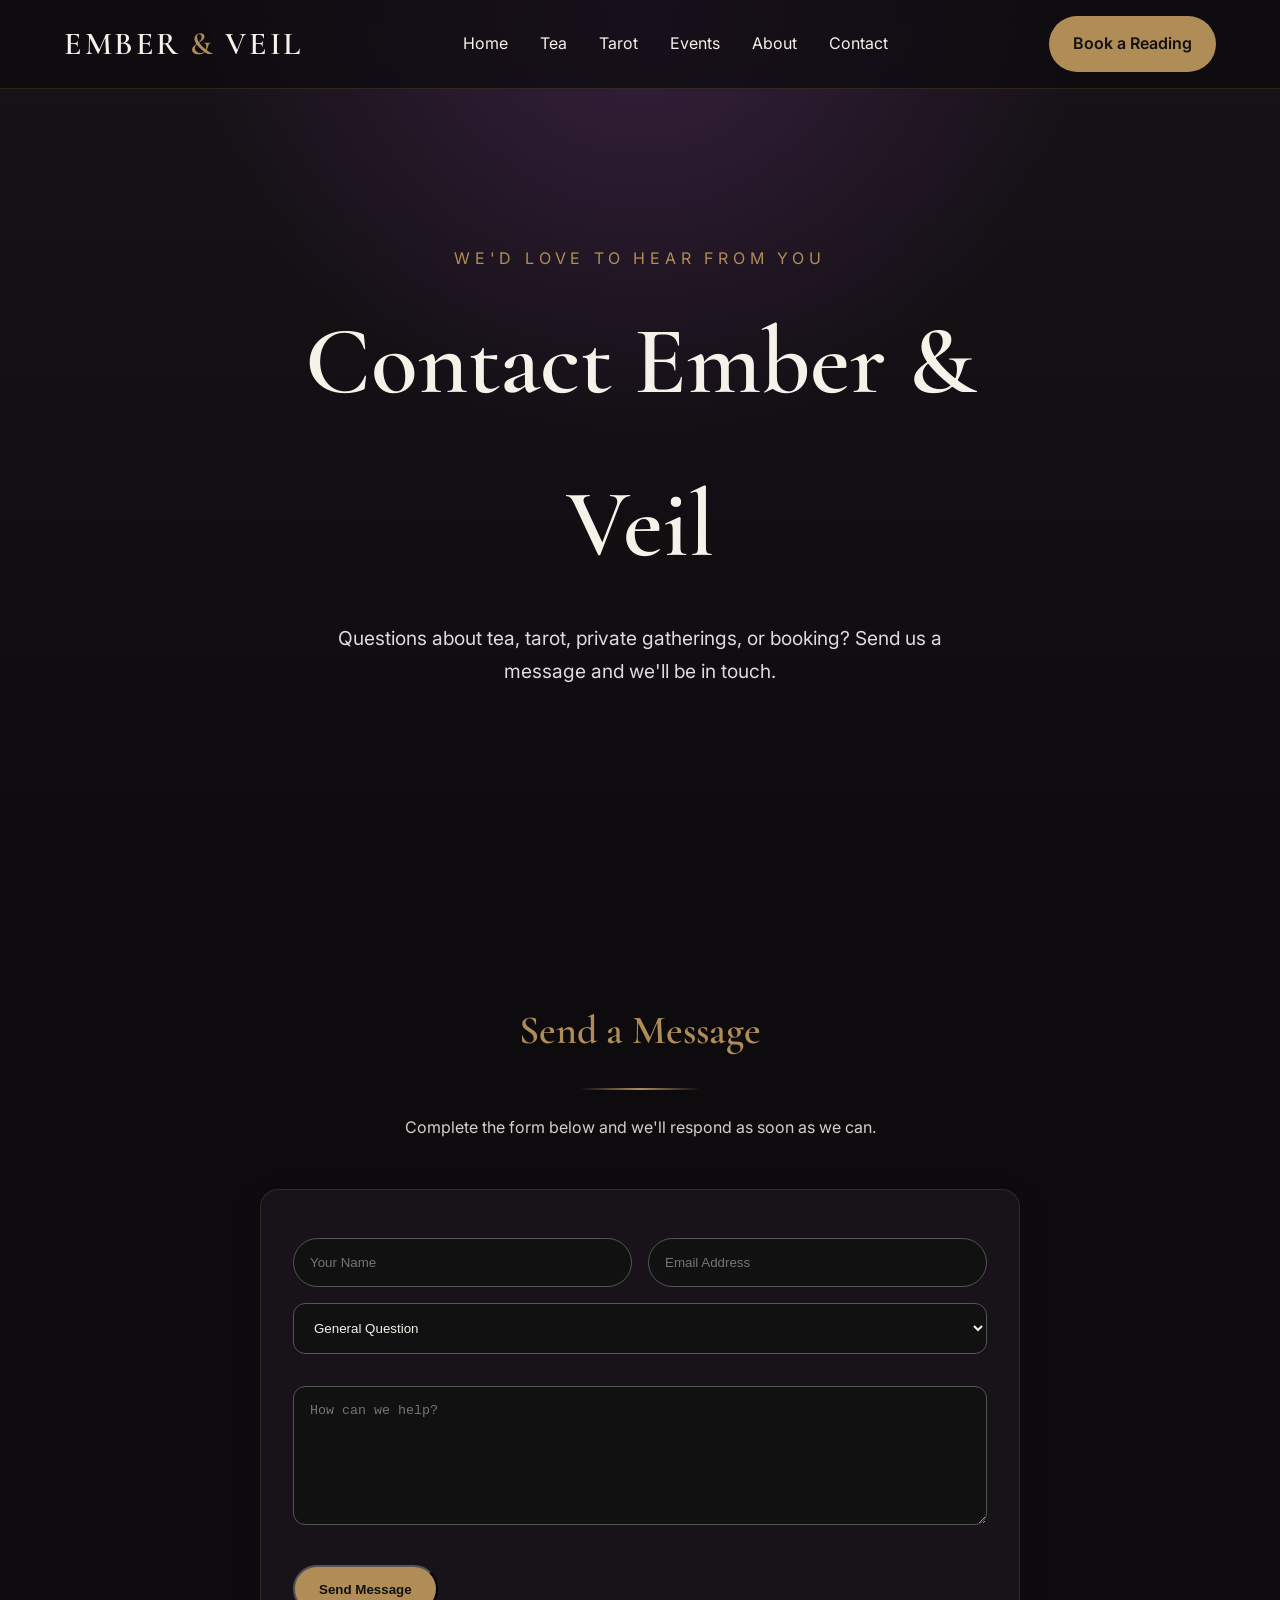
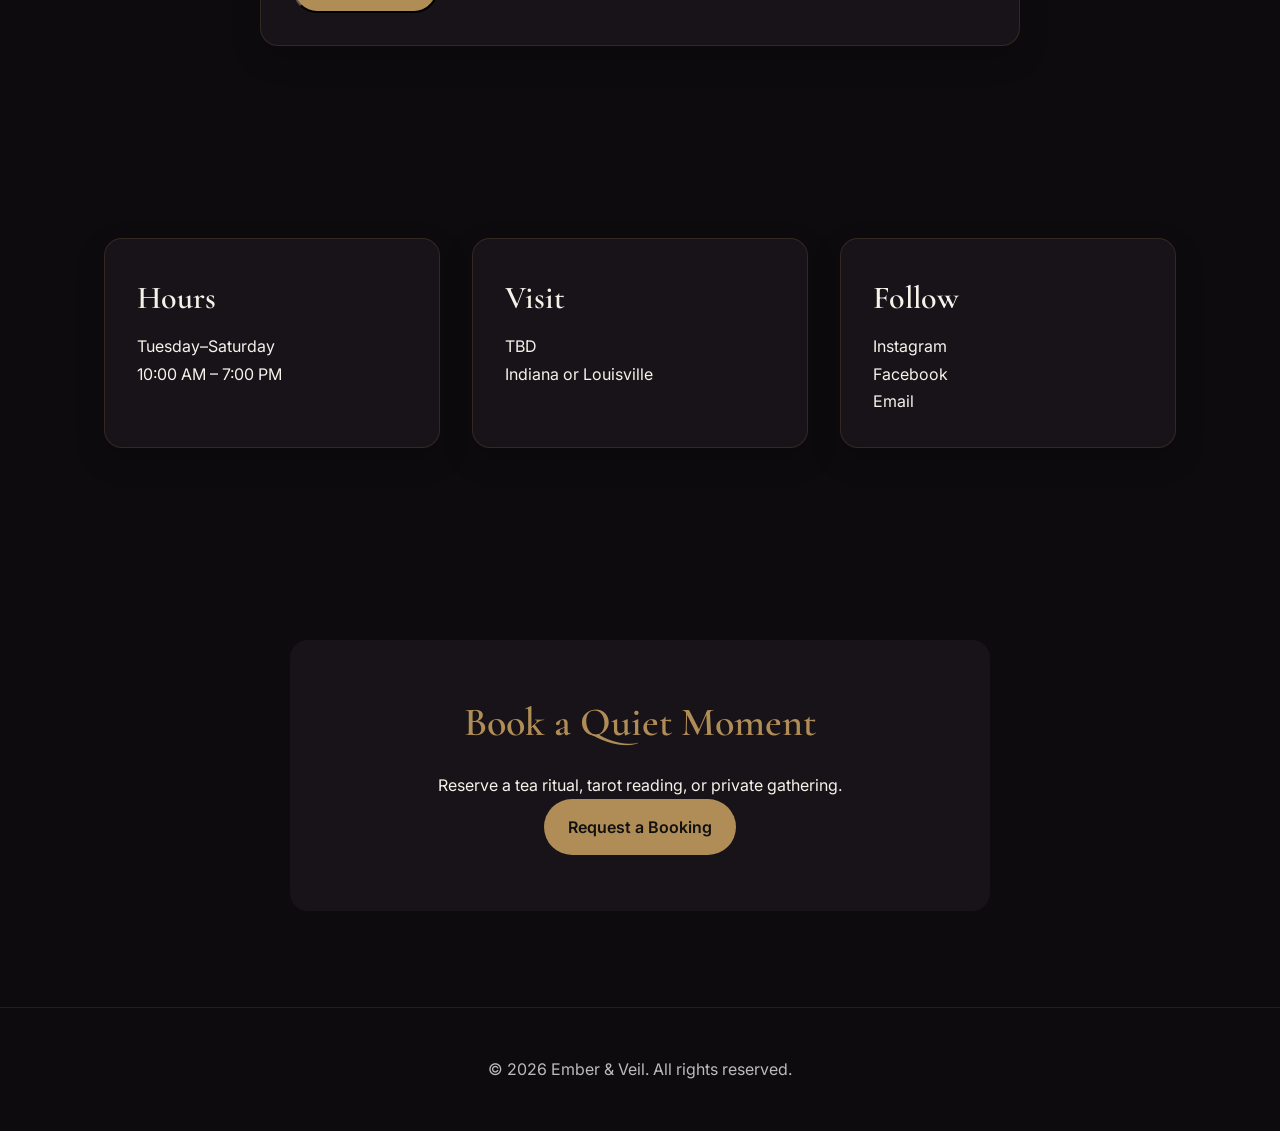
==== contact.html @ a665da87 "Initial Ember & Veil website" ====
<!DOCTYPE html>
<html lang="en">
<head>
<meta charset="UTF-8">
<meta name="viewport" content="width=device-width, initial-scale=1.0">
<title>Contact | Ember & Veil</title>
<meta name="description" content="Get in touch with Ember & Veil to book a tarot reading, ask about tea, or inquire about private events.">

<link rel="icon" type="image/svg+xml" href="assets/icons/favicon.svg">
<link rel="preconnect" href="https://fonts.googleapis.com">
<link rel="preconnect" href="https://fonts.gstatic.com" crossorigin>
<link href="https://fonts.googleapis.com/css2?family=Cormorant+Garamond:wght@400;600;700&family=Inter:wght@300;400;600&display=swap" rel="stylesheet">

<link rel="stylesheet" href="assets/css/style.css">
<link rel="stylesheet" href="assets/css/components.css">
<link rel="stylesheet" href="assets/css/animations.css">
<link rel="stylesheet" href="assets/css/responsive.css">
</head>
<body>

<nav class="navbar">
<div class="logo">EMBER <span>&</span> VEIL</div>

<ul class="nav-links">
<li><a href="index.html">Home</a></li>
<li><a href="tea.html">Tea</a></li>
<li><a href="tarot.html">Tarot</a></li>
<li><a href="events.html">Events</a></li>
<li><a href="about.html">About</a></li>
<li><a class="active" href="contact.html">Contact</a></li>
</ul>

<a class="btn" href="#contact-form">Book a Reading</a>
</nav>

<header class="hero">
<div id="embers"></div>

<div class="overlay">
<p class="eyebrow">We'd Love to Hear From You</p>
<h1>Contact Ember &amp; Veil</h1>
<p class="lead">
Questions about tea, tarot, private gatherings, or booking?
Send us a message and we'll be in touch.
</p>
</div>
</header>

<main>

<section id="contact-form">
<div class="section-title">
<h2>Send a Message</h2>
<div class="divider"></div>
<p>Complete the form below and we'll respond as soon as we can.</p>
</div>

<div class="card" style="max-width:760px;margin:auto;">
<form>
<input type="text" placeholder="Your Name" required>
<input type="email" placeholder="Email Address" required>

<select style="width:100%;padding:1rem;margin-bottom:1rem;background:#111;color:#F5F2EA;border:1px solid #555;border-radius:12px;">
<option>General Question</option>
<option>Book a Tarot Reading</option>
<option>Tea Inquiry</option>
<option>Private Event</option>
</select>

<textarea rows="7" placeholder="How can we help?" style="width:100%;padding:1rem;background:#111;color:#F5F2EA;border:1px solid #555;border-radius:12px;"></textarea>

<div style="margin-top:1.5rem;">
<button class="btn" type="submit">Send Message</button>
</div>
</form>
</div>
</section>

<section>
<div class="grid-3">
<div class="card">
<h3>Hours</h3>
<p>Tuesday–Saturday<br>10:00 AM – 7:00 PM</p>
</div>

<div class="card">
<h3>Visit</h3>
<p>TBD<br>Indiana or Louisville</p>
</div>

<div class="card">
<h3>Follow</h3>
<p>Instagram<br>Facebook<br>Email</p>
</div>
</div>
</section>

<section>
<div class="newsletter-box">
<h2>Book a Quiet Moment</h2>
<p>Reserve a tea ritual, tarot reading, or private gathering.</p>
<a class="btn" href="#contact-form">Request a Booking</a>
</div>
</section>

</main>

<footer>
<p>&copy; 2026 Ember &amp; Veil</p>
</footer>

<script src="assets/js/app.js"></script>
<script src="assets/js/navigation.js"></script>
<script src="assets/js/particles.js"></script>

</body>
</html>
---- assets/css/style.css ----
/* Ember & Veil - style.css */
:root{
--black:#0E0B0F;
--velvet:#171318;
--ivory:#F5F2EA;
--brass:#B08D57;
--purple:#3F2347;
--max:1200px;
--radius:18px;
}
*{margin:0;padding:0;box-sizing:border-box}
html{scroll-behavior:smooth}
body{
background:var(--black);
color:var(--ivory);
font-family:Inter,Arial,sans-serif;
line-height:1.7;
}
h1,h2,h3,.logo{
font-family:"Cormorant Garamond",serif;
font-weight:600;
}
a{text-decoration:none;color:inherit}
.navbar{
position:fixed;top:0;left:0;right:0;
display:flex;justify-content:space-between;align-items:center;
padding:1rem 5%;
background:rgba(14,11,15,.75);
backdrop-filter:blur(12px);
z-index:1000;
border-bottom:1px solid rgba(176,141,87,.2);
}
.logo{font-size:2rem;letter-spacing:.08em}
.logo span{color:var(--brass)}
.nav-links{display:flex;gap:2rem;list-style:none}
.nav-links a:hover{color:var(--brass)}
.btn{
display:inline-block;
padding:.9rem 1.5rem;
border-radius:999px;
background:var(--brass);
color:#111;
font-weight:600;
transition:.3s;
}
.btn:hover{transform:translateY(-2px);box-shadow:0 0 18px rgba(176,141,87,.4)}
.btn-outline{background:transparent;color:var(--ivory);border:1px solid var(--brass)}
.hero{
min-height:100vh;
display:grid;
place-items:center;
padding:8rem 5% 4rem;
text-align:center;
background:
radial-gradient(circle at top, rgba(63,35,71,.8), transparent 40%),
linear-gradient(#171318,#0E0B0F);
position:relative;
overflow:hidden;
}
#embers{position:absolute;inset:0;pointer-events:none}
.overlay{max-width:760px;position:relative;z-index:2}
.eyebrow{letter-spacing:.3em;color:var(--brass);text-transform:uppercase}
h1{font-size:clamp(3rem,8vw,6rem);margin:.5rem 0}
.lead{font-size:1.2rem;margin:1rem auto 2rem;max-width:650px;color:#ddd}
.actions{display:flex;gap:1rem;justify-content:center;flex-wrap:wrap}
section{max-width:var(--max);margin:auto;padding:6rem 5%}
h2{font-size:2.5rem;margin-bottom:1rem;color:var(--brass)}
.cards{
display:grid;
grid-template-columns:repeat(auto-fit,minmax(240px,1fr));
gap:1.5rem;
margin-top:2rem;
}
.cards article{
background:var(--velvet);
padding:2rem;
border-radius:var(--radius);
border:1px solid rgba(176,141,87,.15);
transition:.3s;
}
.cards article:hover{transform:translateY(-6px);border-color:var(--brass)}
blockquote{
font-size:1.4rem;
font-style:italic;
border-left:3px solid var(--brass);
padding-left:1rem;
}
form{display:flex;gap:1rem;flex-wrap:wrap;margin-top:1rem}
input{
flex:1;
min-width:240px;
padding:1rem;
border-radius:999px;
border:1px solid #555;
background:#111;
color:var(--ivory);
}
footer{
padding:3rem 5%;
text-align:center;
border-top:1px solid rgba(176,141,87,.15);
color:#bbb;
}
@media(max-width:768px){
.nav-links{display:none}
h1{font-size:3.5rem}
}
---- assets/css/components.css ----
/* components.css - Reusable UI Components */

.section-title{
text-align:center;
margin-bottom:3rem;
}
.section-title p{
max-width:700px;
margin:1rem auto 0;
opacity:.85;
}

.card{
background:var(--velvet);
border:1px solid rgba(176,141,87,.18);
border-radius:var(--radius);
padding:2rem;
transition:.35s ease;
box-shadow:0 12px 30px rgba(0,0,0,.2);
}
.card:hover{
transform:translateY(-8px);
border-color:var(--brass);
box-shadow:0 18px 40px rgba(176,141,87,.15);
}

.tea-card img,
.tarot-card img{
width:100%;
display:block;
border-radius:12px;
margin-bottom:1rem;
}

.card h3{
font-family:"Cormorant Garamond",serif;
font-size:2rem;
margin-bottom:.5rem;
color:var(--ivory);
}

.card .accent{
color:var(--brass);
text-transform:uppercase;
letter-spacing:.15em;
font-size:.8rem;
}

.grid-3{
display:grid;
grid-template-columns:repeat(auto-fit,minmax(280px,1fr));
gap:2rem;
}

.quote-card{
max-width:800px;
margin:auto;
text-align:center;
padding:3rem;
border:1px solid rgba(176,141,87,.2);
border-radius:var(--radius);
background:linear-gradient(180deg,rgba(63,35,71,.18),transparent);
}

.newsletter-box{
max-width:700px;
margin:auto;
text-align:center;
padding:3rem;
background:var(--velvet);
border-radius:var(--radius);
}

footer .footer-grid{
display:grid;
grid-template-columns:repeat(auto-fit,minmax(220px,1fr));
gap:2rem;
margin-top:2rem;
}

.divider{
width:120px;
height:2px;
margin:1.5rem auto;
background:linear-gradient(to right,transparent,var(--brass),transparent);
}
---- assets/css/animations.css ----
/* animations.css */

@keyframes floatUp{
  from{transform:translateY(0);opacity:0}
  10%{opacity:1}
  to{transform:translateY(-110vh);opacity:0}
}

@keyframes drift{
  from{transform:translateX(-8%)}
  to{transform:translateX(8%)}
}

@keyframes flicker{
  0%,100%{filter:drop-shadow(0 0 8px rgba(176,141,87,.4))}
  50%{filter:drop-shadow(0 0 18px rgba(176,141,87,.8))}
}

@keyframes fadeUp{
  from{opacity:0;transform:translateY(35px)}
  to{opacity:1;transform:translateY(0)}
}

@keyframes shimmer{
  0%{background-position:-200% 0}
  100%{background-position:200% 0}
}

.hero h1,.hero .lead,.hero .actions{
  animation:fadeUp .9s ease both;
}
.hero .lead{animation-delay:.2s}
.hero .actions{animation-delay:.4s}

.reveal{
  opacity:0;
  transform:translateY(30px);
  transition:all .8s ease;
}
.reveal.active{
  opacity:1;
  transform:none;
}

.ember{
  position:absolute;
  width:4px;
  height:4px;
  border-radius:50%;
  background:var(--brass);
  box-shadow:0 0 10px var(--brass);
  animation:floatUp linear forwards;
}

.mist{
  position:absolute;
  inset:0;
  background:linear-gradient(90deg,transparent,rgba(255,255,255,.03),transparent);
  animation:drift 16s ease-in-out infinite alternate;
  pointer-events:none;
}

.btn{
  position:relative;
  overflow:hidden;
}
.btn::after{
  content:"";
  position:absolute;
  inset:0;
  background:linear-gradient(120deg,transparent,rgba(255,255,255,.22),transparent);
  background-size:200% 100%;
  opacity:0;
}
.btn:hover::after{
  opacity:1;
  animation:shimmer 1.2s linear;
}
.logo{animation:flicker 3s infinite;}
---- assets/css/responsive.css ----
/* responsive.css */

@media (max-width:1100px){
  .navbar{padding:1rem 3%}
  section{padding:5rem 4%}
}

@media (max-width:900px){
  .nav-links{
    display:none;
  }

  .hero{
    padding-top:7rem;
  }

  h1{
    font-size:3.5rem;
  }

  h2{
    font-size:2rem;
  }

  .cards,
  .grid-3,
  footer .footer-grid{
    grid-template-columns:1fr;
  }

  .actions{
    flex-direction:column;
    align-items:center;
  }

  .btn{
    width:100%;
    max-width:320px;
    text-align:center;
  }

  form{
    flex-direction:column;
  }

  input{
    width:100%;
  }
}

@media (max-width:600px){
  body{
    font-size:15px;
  }

  .navbar{
    flex-wrap:wrap;
    gap:1rem;
  }

  .logo{
    font-size:1.6rem;
  }

  h1{
    font-size:2.8rem;
    line-height:1.1;
  }

  .lead{
    font-size:1rem;
  }

  section{
    padding:4rem 1.5rem;
  }

  .card{
    padding:1.5rem;
  }

  blockquote{
    font-size:1.1rem;
  }

  footer{
    padding:2rem 1.5rem;
  }
}

@media (min-width:1400px){
  :root{
    --max:1320px;
  }

  h1{
    font-size:6.5rem;
  }

  .lead{
    font-size:1.35rem;
  }
}
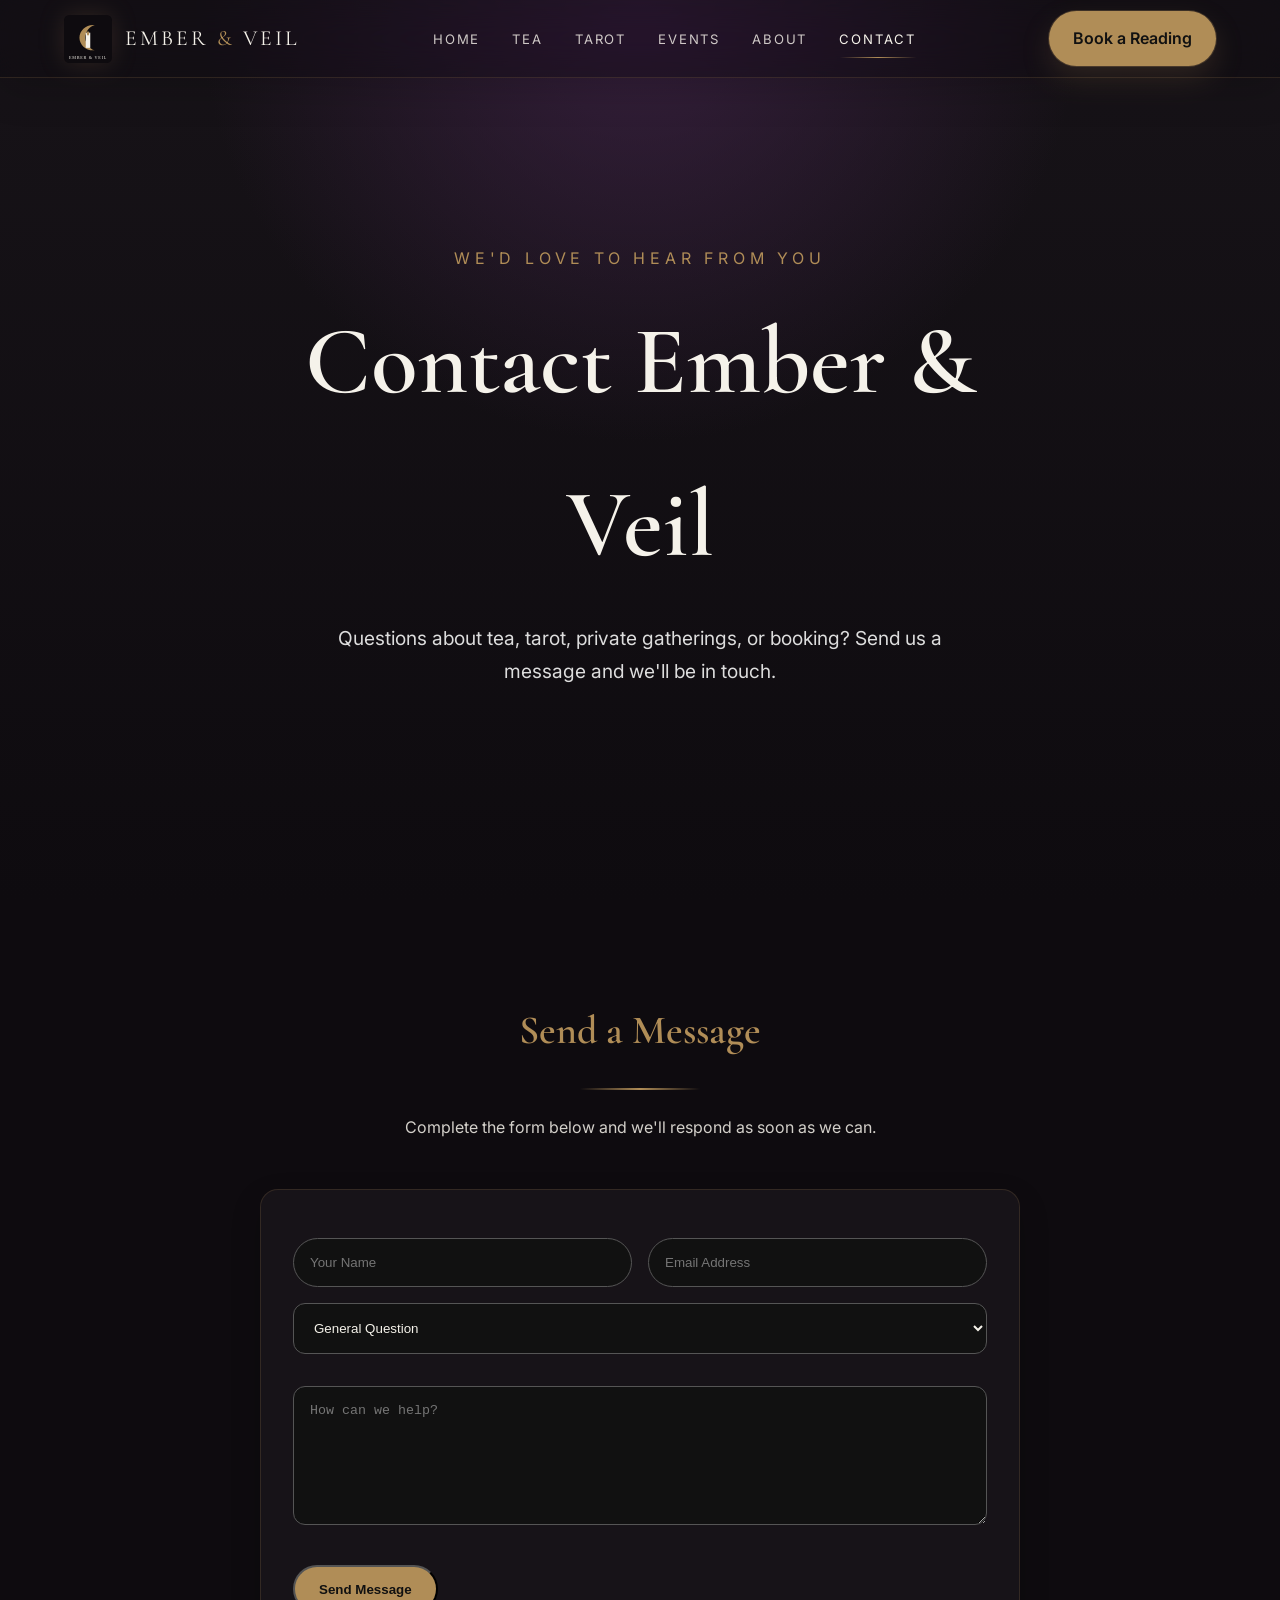
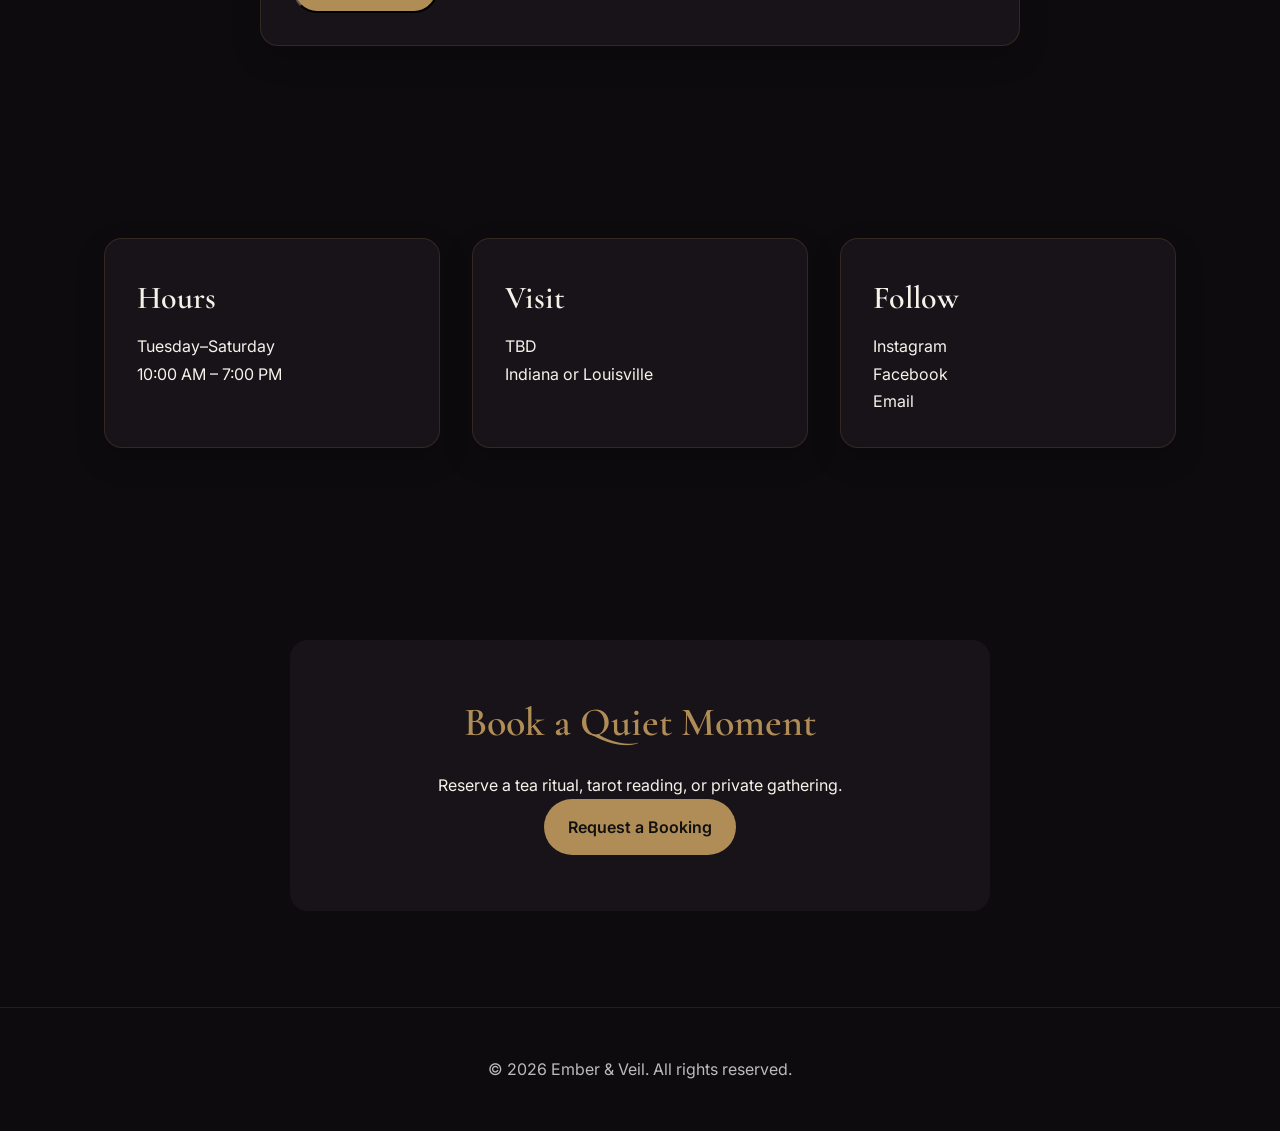
==== commit 055abe51: "Fix contact page navigation and menu" ====
--- a/contact.html
+++ b/contact.html
@@ -15,22 +15,37 @@
 <link rel="stylesheet" href="assets/css/components.css">
 <link rel="stylesheet" href="assets/css/animations.css">
 <link rel="stylesheet" href="assets/css/responsive.css">
+<link rel="stylesheet" href="assets/css/glass-navigation.css">
 </head>
 <body>
 
-<nav class="navbar">
-<div class="logo">EMBER <span>&</span> VEIL</div>
+<nav class="navbar refined-nav">
+  <a class="brand-mark" href="index.html" aria-label="Ember and Veil home">
+    <img src="assets/icons/logo.svg" alt="">
+    <span>EMBER <em>&amp;</em> VEIL</span>
+  </a>
 
-<ul class="nav-links">
-<li><a href="index.html">Home</a></li>
-<li><a href="tea.html">Tea</a></li>
-<li><a href="tarot.html">Tarot</a></li>
-<li><a href="events.html">Events</a></li>
-<li><a href="about.html">About</a></li>
-<li><a class="active" href="contact.html">Contact</a></li>
-</ul>
+  <button
+    class="menu-toggle"
+    type="button"
+    aria-label="Toggle navigation"
+    aria-expanded="false"
+  >
+    <span></span>
+    <span></span>
+    <span></span>
+  </button>
 
-<a class="btn" href="#contact-form">Book a Reading</a>
+  <ul class="nav-links">
+    <li><a href="index.html">Home</a></li>
+    <li><a href="tea.html">Tea</a></li>
+    <li><a href="tarot.html">Tarot</a></li>
+    <li><a href="events.html">Events</a></li>
+    <li><a href="about.html">About</a></li>
+    <li><a class="active" href="contact.html">Contact</a></li>
+  </ul>
+
+  <a class="btn nav-cta" href="#contact-section">Book a Reading</a>
 </nav>
 
 <header class="hero">
@@ -110,8 +125,12 @@
 </footer>
 
 <script src="assets/js/app.js"></script>
-<script src="assets/js/navigation.js"></script>
 <script src="assets/js/particles.js"></script>
+<script src="assets/js/contact.js"></script>
+<script src="assets/js/glass-navigation.js"></script>
 
 </body>
 </html>
+
+</body>
+</html>
--- a/assets/css/glass-navigation.css
+++ b/assets/css/glass-navigation.css
@@ -0,0 +1,201 @@
+/* glass-navigation.css - Ember & Veil final nav polish */
+
+.navbar{
+  height:78px;
+  padding:0 5%;
+  background:rgba(14,11,15,.48);
+  border-bottom:1px solid rgba(176,141,87,.18);
+  box-shadow:0 10px 40px rgba(0,0,0,.18);
+  transition:height .35s ease, background .35s ease, box-shadow .35s ease, border-color .35s ease;
+}
+
+.navbar.scrolled{
+  height:64px;
+  background:rgba(14,11,15,.9);
+  border-color:rgba(176,141,87,.32);
+  box-shadow:0 18px 50px rgba(0,0,0,.42);
+}
+
+@supports (backdrop-filter: blur(18px)){
+  .navbar{
+    backdrop-filter:blur(18px) saturate(140%);
+    -webkit-backdrop-filter:blur(18px) saturate(140%);
+  }
+}
+
+.brand-mark{
+  position:relative;
+  display:flex;
+  align-items:center;
+  gap:.8rem;
+  color:var(--ivory);
+}
+
+.brand-mark img{
+  width:48px;
+  height:48px;
+  transition:width .35s ease,height .35s ease,filter .35s ease;
+  filter:drop-shadow(0 0 12px rgba(176,141,87,.18));
+}
+
+.navbar.scrolled .brand-mark img{
+  width:38px;
+  height:38px;
+}
+
+.brand-mark span{
+  font-family:"Cormorant Garamond",serif;
+  font-size:1.35rem;
+  letter-spacing:.14em;
+  white-space:nowrap;
+}
+
+.brand-mark em{
+  color:var(--brass);
+  font-style:normal;
+}
+
+.nav-links{
+  align-items:center;
+}
+
+.nav-links a{
+  position:relative;
+  padding:.35rem 0;
+  font-size:.82rem;
+  letter-spacing:.14em;
+  text-transform:uppercase;
+  color:rgba(245,242,234,.82);
+}
+
+.nav-links a::after{
+  content:"";
+  position:absolute;
+  left:50%;
+  bottom:-.35rem;
+  width:0;
+  height:1px;
+  background:linear-gradient(to right,transparent,var(--brass),transparent);
+  transform:translateX(-50%);
+  transition:width .3s ease;
+}
+
+.nav-links a:hover,
+.nav-links a.active{
+  color:var(--ivory);
+}
+
+.nav-links a:hover::after,
+.nav-links a.active::after{
+  width:100%;
+}
+
+.nav-cta{
+  box-shadow:0 0 0 1px rgba(176,141,87,.25),0 12px 30px rgba(176,141,87,.18);
+}
+
+.menu-toggle{
+  display:none;
+  background:rgba(176,141,87,.08);
+  border:1px solid rgba(176,141,87,.28);
+  border-radius:999px;
+  width:46px;
+  height:46px;
+  padding:0;
+  align-items:center;
+  justify-content:center;
+  flex-direction:column;
+  gap:6px;
+  cursor:pointer;
+  z-index:1100;
+}
+
+.menu-toggle span{
+  width:20px;
+  height:1px;
+  background:var(--brass);
+  transition:transform .3s ease, opacity .3s ease;
+}
+
+.menu-toggle.open span:nth-child(1){
+  transform:translateY(7px) rotate(45deg);
+}
+
+.menu-toggle.open span:nth-child(2){
+  opacity:0;
+}
+
+.menu-toggle.open span:nth-child(3){
+  transform:translateY(-7px) rotate(-45deg);
+}
+
+@media(max-width:900px){
+  .navbar{
+    height:72px;
+  }
+
+  .menu-toggle{
+    display:flex;
+  }
+
+  .nav-links{
+    position:fixed;
+    top:82px;
+    left:1rem;
+    right:1rem;
+    display:flex;
+    flex-direction:column;
+    gap:0;
+    padding:1rem;
+    background:rgba(14,11,15,.96);
+    border:1px solid rgba(176,141,87,.28);
+    border-radius:22px;
+    box-shadow:0 24px 70px rgba(0,0,0,.55);
+    transform:translateY(-12px);
+    opacity:0;
+    pointer-events:none;
+    transition:opacity .3s ease, transform .3s ease;
+  }
+
+  @supports (backdrop-filter: blur(18px)){
+    .nav-links{
+      backdrop-filter:blur(18px);
+      -webkit-backdrop-filter:blur(18px);
+    }
+  }
+
+  .nav-links.open{
+    opacity:1;
+    transform:translateY(0);
+    pointer-events:auto;
+  }
+
+  .nav-links li{
+    width:100%;
+  }
+
+  .nav-links a{
+    display:block;
+    width:100%;
+    padding:1rem;
+    text-align:center;
+    border-bottom:1px solid rgba(176,141,87,.12);
+  }
+
+  .nav-links li:last-child a{
+    border-bottom:0;
+  }
+
+  .nav-cta{
+    display:none;
+  }
+
+  .brand-mark span{
+    font-size:1.05rem;
+  }
+
+  .brand-mark img{
+    width:40px;
+    height:40px;
+  }
+}
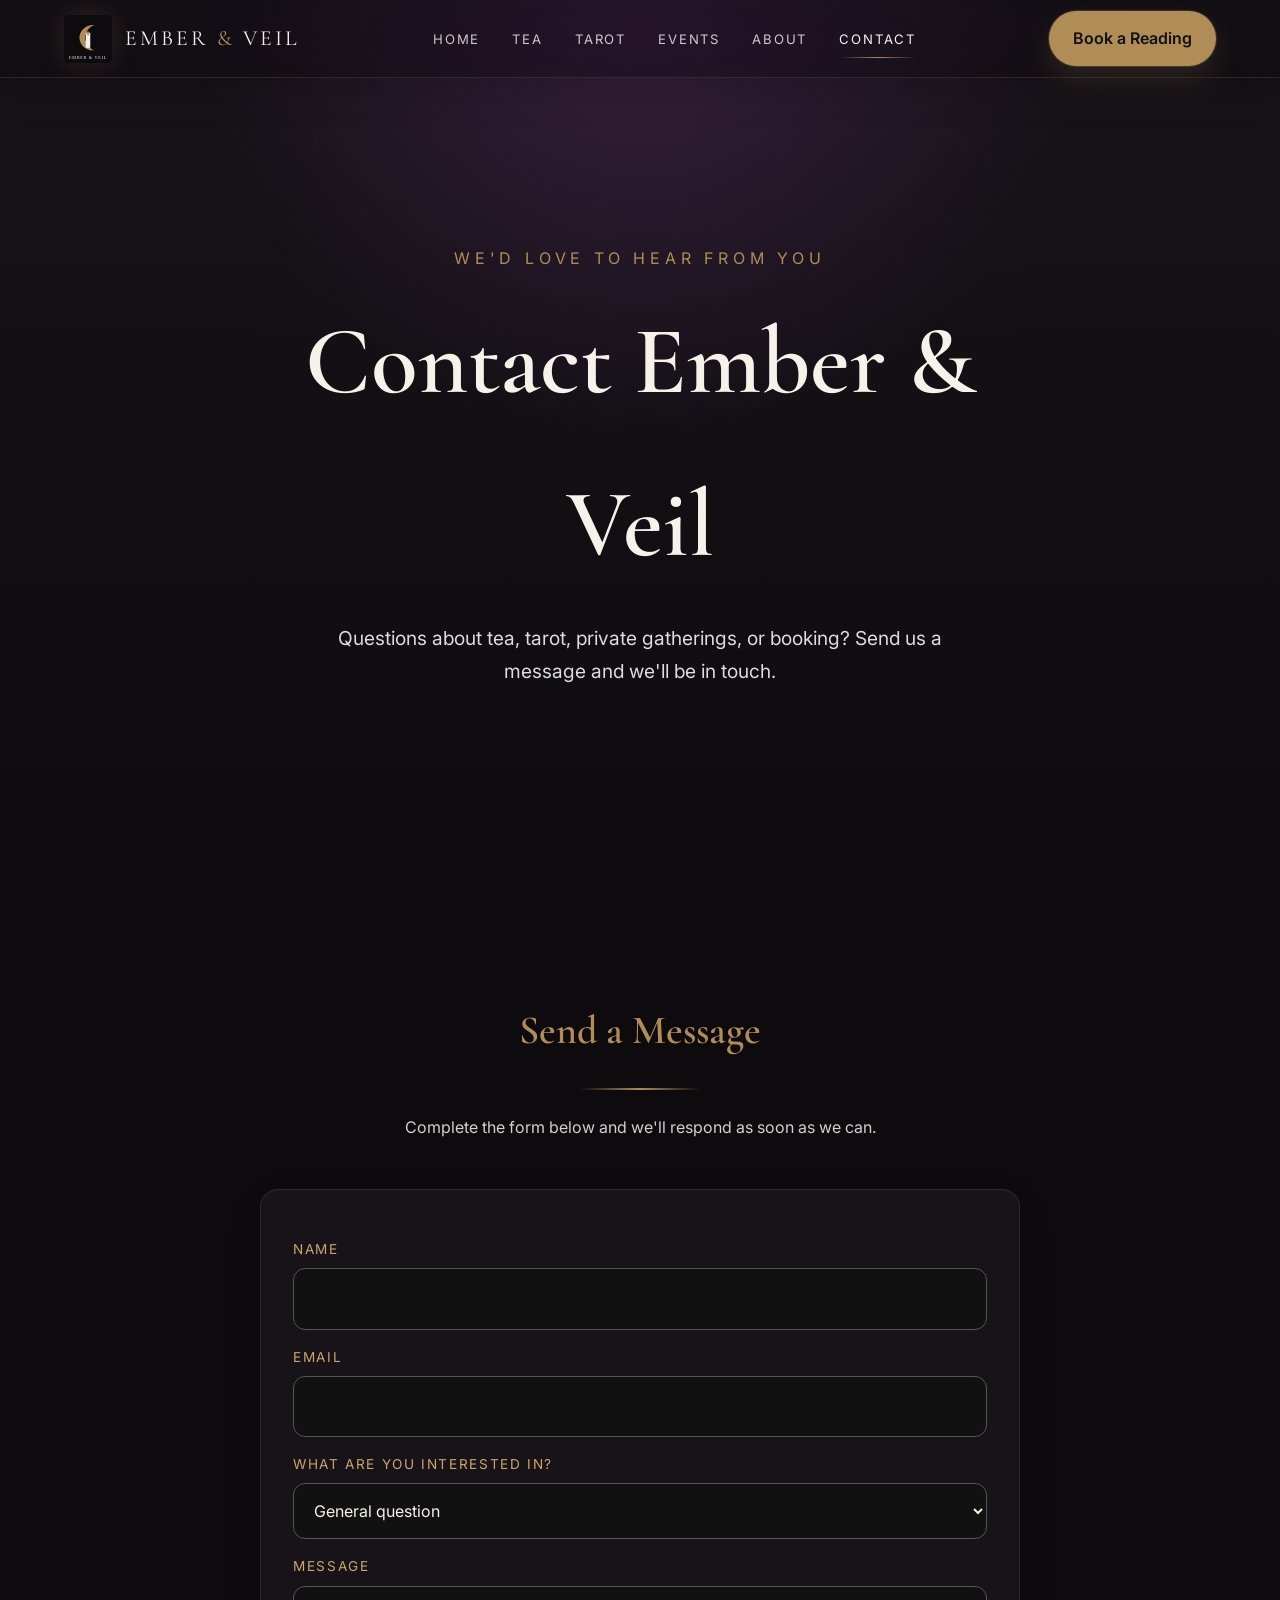
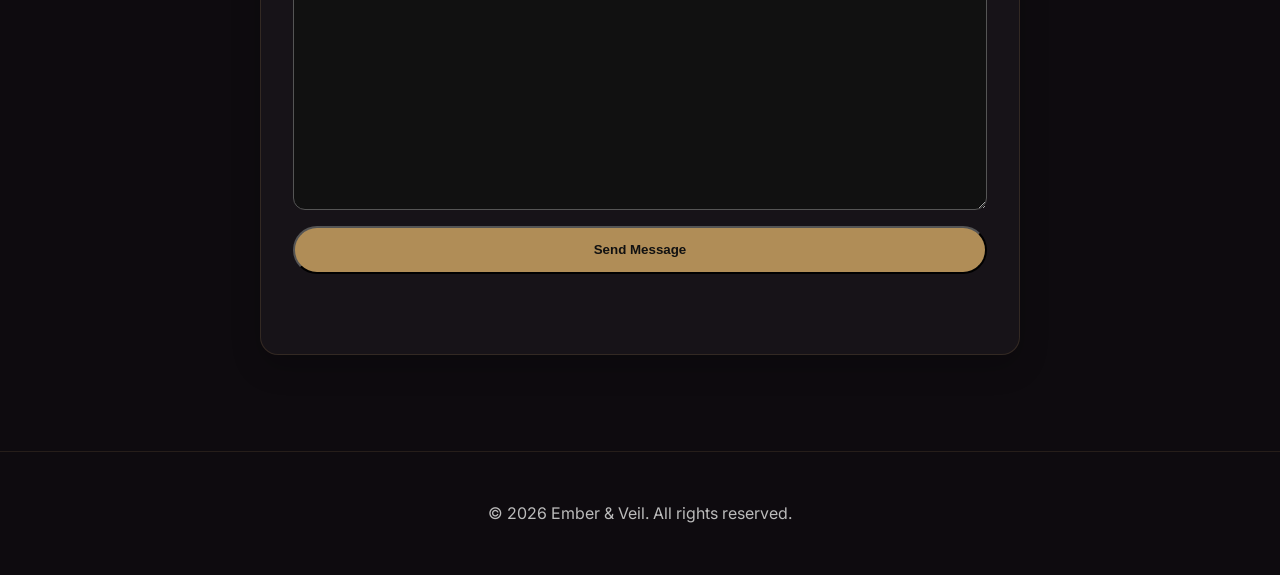
==== commit fc50178c: "Fix production contact form" ====
--- a/contact.html
+++ b/contact.html
@@ -3,134 +3,59 @@
 <head>
 <meta charset="UTF-8">
 <meta name="viewport" content="width=device-width, initial-scale=1.0">
-<title>Contact | Ember & Veil</title>
-<meta name="description" content="Get in touch with Ember & Veil to book a tarot reading, ask about tea, or inquire about private events.">
-
-<link rel="icon" type="image/svg+xml" href="assets/icons/favicon.svg">
+<title>Contact | Ember &amp; Veil</title>
+<meta name="description" content="Contact Ember & Veil to book a tarot reading, ask about tea, or inquire about private gatherings.">
+<link rel="icon" type="image/png" href="assets/icons/favicon.png">
 <link rel="preconnect" href="https://fonts.googleapis.com">
 <link rel="preconnect" href="https://fonts.gstatic.com" crossorigin>
 <link href="https://fonts.googleapis.com/css2?family=Cormorant+Garamond:wght@400;600;700&family=Inter:wght@300;400;600&display=swap" rel="stylesheet">
-
 <link rel="stylesheet" href="assets/css/style.css">
 <link rel="stylesheet" href="assets/css/components.css">
 <link rel="stylesheet" href="assets/css/animations.css">
 <link rel="stylesheet" href="assets/css/responsive.css">
 <link rel="stylesheet" href="assets/css/glass-navigation.css">
+<link rel="stylesheet" href="assets/css/contact-form.css">
 </head>
 <body>
-
 <nav class="navbar refined-nav">
-  <a class="brand-mark" href="index.html" aria-label="Ember and Veil home">
-    <img src="assets/icons/logo.svg" alt="">
-    <span>EMBER <em>&amp;</em> VEIL</span>
-  </a>
-
-  <button
-    class="menu-toggle"
-    type="button"
-    aria-label="Toggle navigation"
-    aria-expanded="false"
-  >
-    <span></span>
-    <span></span>
-    <span></span>
-  </button>
-
+  <a class="brand-mark" href="index.html"><img src="assets/icons/logo.svg" alt=""><span>EMBER <em>&amp;</em> VEIL</span></a>
+  <button class="menu-toggle" type="button" aria-label="Toggle navigation" aria-expanded="false"><span></span><span></span><span></span></button>
   <ul class="nav-links">
-    <li><a href="index.html">Home</a></li>
-    <li><a href="tea.html">Tea</a></li>
-    <li><a href="tarot.html">Tarot</a></li>
-    <li><a href="events.html">Events</a></li>
-    <li><a href="about.html">About</a></li>
-    <li><a class="active" href="contact.html">Contact</a></li>
+    <li><a href="index.html">Home</a></li><li><a href="tea.html">Tea</a></li><li><a href="tarot.html">Tarot</a></li>
+    <li><a href="events.html">Events</a></li><li><a href="about.html">About</a></li><li><a class="active" href="contact.html">Contact</a></li>
   </ul>
-
   <a class="btn nav-cta" href="#contact-section">Book a Reading</a>
 </nav>
 
-<header class="hero">
-<div id="embers"></div>
-
-<div class="overlay">
-<p class="eyebrow">We'd Love to Hear From You</p>
-<h1>Contact Ember &amp; Veil</h1>
-<p class="lead">
-Questions about tea, tarot, private gatherings, or booking?
-Send us a message and we'll be in touch.
-</p>
-</div>
-</header>
+<header class="hero"><div id="embers"></div><div class="overlay">
+<p class="eyebrow">We'd Love to Hear From You</p><h1>Contact Ember &amp; Veil</h1>
+<p class="lead">Questions about tea, tarot, private gatherings, or booking? Send us a message and we'll be in touch.</p>
+</div></header>
 
 <main>
-
-<section id="contact-form">
-<div class="section-title">
-<h2>Send a Message</h2>
-<div class="divider"></div>
-<p>Complete the form below and we'll respond as soon as we can.</p>
-</div>
-
-<div class="card" style="max-width:760px;margin:auto;">
-<form>
-<input type="text" placeholder="Your Name" required>
-<input type="email" placeholder="Email Address" required>
-
-<select style="width:100%;padding:1rem;margin-bottom:1rem;background:#111;color:#F5F2EA;border:1px solid #555;border-radius:12px;">
-<option>General Question</option>
-<option>Book a Tarot Reading</option>
-<option>Tea Inquiry</option>
-<option>Private Event</option>
-</select>
-
-<textarea rows="7" placeholder="How can we help?" style="width:100%;padding:1rem;background:#111;color:#F5F2EA;border:1px solid #555;border-radius:12px;"></textarea>
-
-<div style="margin-top:1.5rem;">
+<section id="contact-section">
+<div class="section-title"><h2>Send a Message</h2><div class="divider"></div><p>Complete the form below and we'll respond as soon as we can.</p></div>
+<div class="card contact-card">
+<form id="contact-form" novalidate>
+<div class="form-group"><label for="contact-name">Name</label><input id="contact-name" name="name" type="text" autocomplete="name" required></div>
+<div class="form-group"><label for="contact-email">Email</label><input id="contact-email" name="email" type="email" autocomplete="email" required></div>
+<div class="form-group"><label for="contact-service">What are you interested in?</label>
+<select id="contact-service" name="service">
+<option>General question</option><option>Book a tarot reading</option><option>Tea inquiry</option><option>Private event</option>
+</select></div>
+<div class="honeypot" aria-hidden="true"><label for="contact-website">Website</label><input id="contact-website" name="website" type="text" tabindex="-1" autocomplete="off"></div>
+<div class="form-group"><label for="contact-message">Message</label><textarea id="contact-message" name="message" rows="7" required></textarea></div>
 <button class="btn" type="submit">Send Message</button>
-</div>
+<p id="contact-status" class="form-status" aria-live="polite"></p>
 </form>
 </div>
 </section>
-
-<section>
-<div class="grid-3">
-<div class="card">
-<h3>Hours</h3>
-<p>Tuesday–Saturday<br>10:00 AM – 7:00 PM</p>
-</div>
-
-<div class="card">
-<h3>Visit</h3>
-<p>TBD<br>Indiana or Louisville</p>
-</div>
-
-<div class="card">
-<h3>Follow</h3>
-<p>Instagram<br>Facebook<br>Email</p>
-</div>
-</div>
-</section>
-
-<section>
-<div class="newsletter-box">
-<h2>Book a Quiet Moment</h2>
-<p>Reserve a tea ritual, tarot reading, or private gathering.</p>
-<a class="btn" href="#contact-form">Request a Booking</a>
-</div>
-</section>
-
 </main>
 
-<footer>
-<p>&copy; 2026 Ember &amp; Veil</p>
-</footer>
-
+<footer><p>&copy; 2026 Ember &amp; Veil</p></footer>
 <script src="assets/js/app.js"></script>
 <script src="assets/js/particles.js"></script>
 <script src="assets/js/contact.js"></script>
 <script src="assets/js/glass-navigation.js"></script>
-
 </body>
 </html>
-
-</body>
-</html>
--- a/assets/css/contact-form.css
+++ b/assets/css/contact-form.css
@@ -0,0 +1,9 @@
+.contact-card{max-width:760px;margin:0 auto}
+#contact-form{display:grid;gap:1rem}
+.form-group{display:grid;gap:.45rem}
+.form-group label{color:#c9a66b;font-size:.85rem;letter-spacing:.12em;text-transform:uppercase}
+#contact-form input,#contact-form select,#contact-form textarea{width:100%;padding:1rem;color:#f5f2ea;background:#111;border:1px solid #555;border-radius:12px;font:inherit}
+#contact-form input:focus,#contact-form select:focus,#contact-form textarea:focus{outline:2px solid rgba(176,141,87,.55);outline-offset:2px;border-color:#b08d57}
+.honeypot{position:absolute!important;left:-10000px!important;width:1px!important;height:1px!important;overflow:hidden!important}
+.form-status{min-height:1.5rem;margin-top:.5rem}.form-status.success{color:#c9a66b}.form-status.error{color:#ffb3a7}
+#contact-form button[disabled]{opacity:.65;cursor:not-allowed}
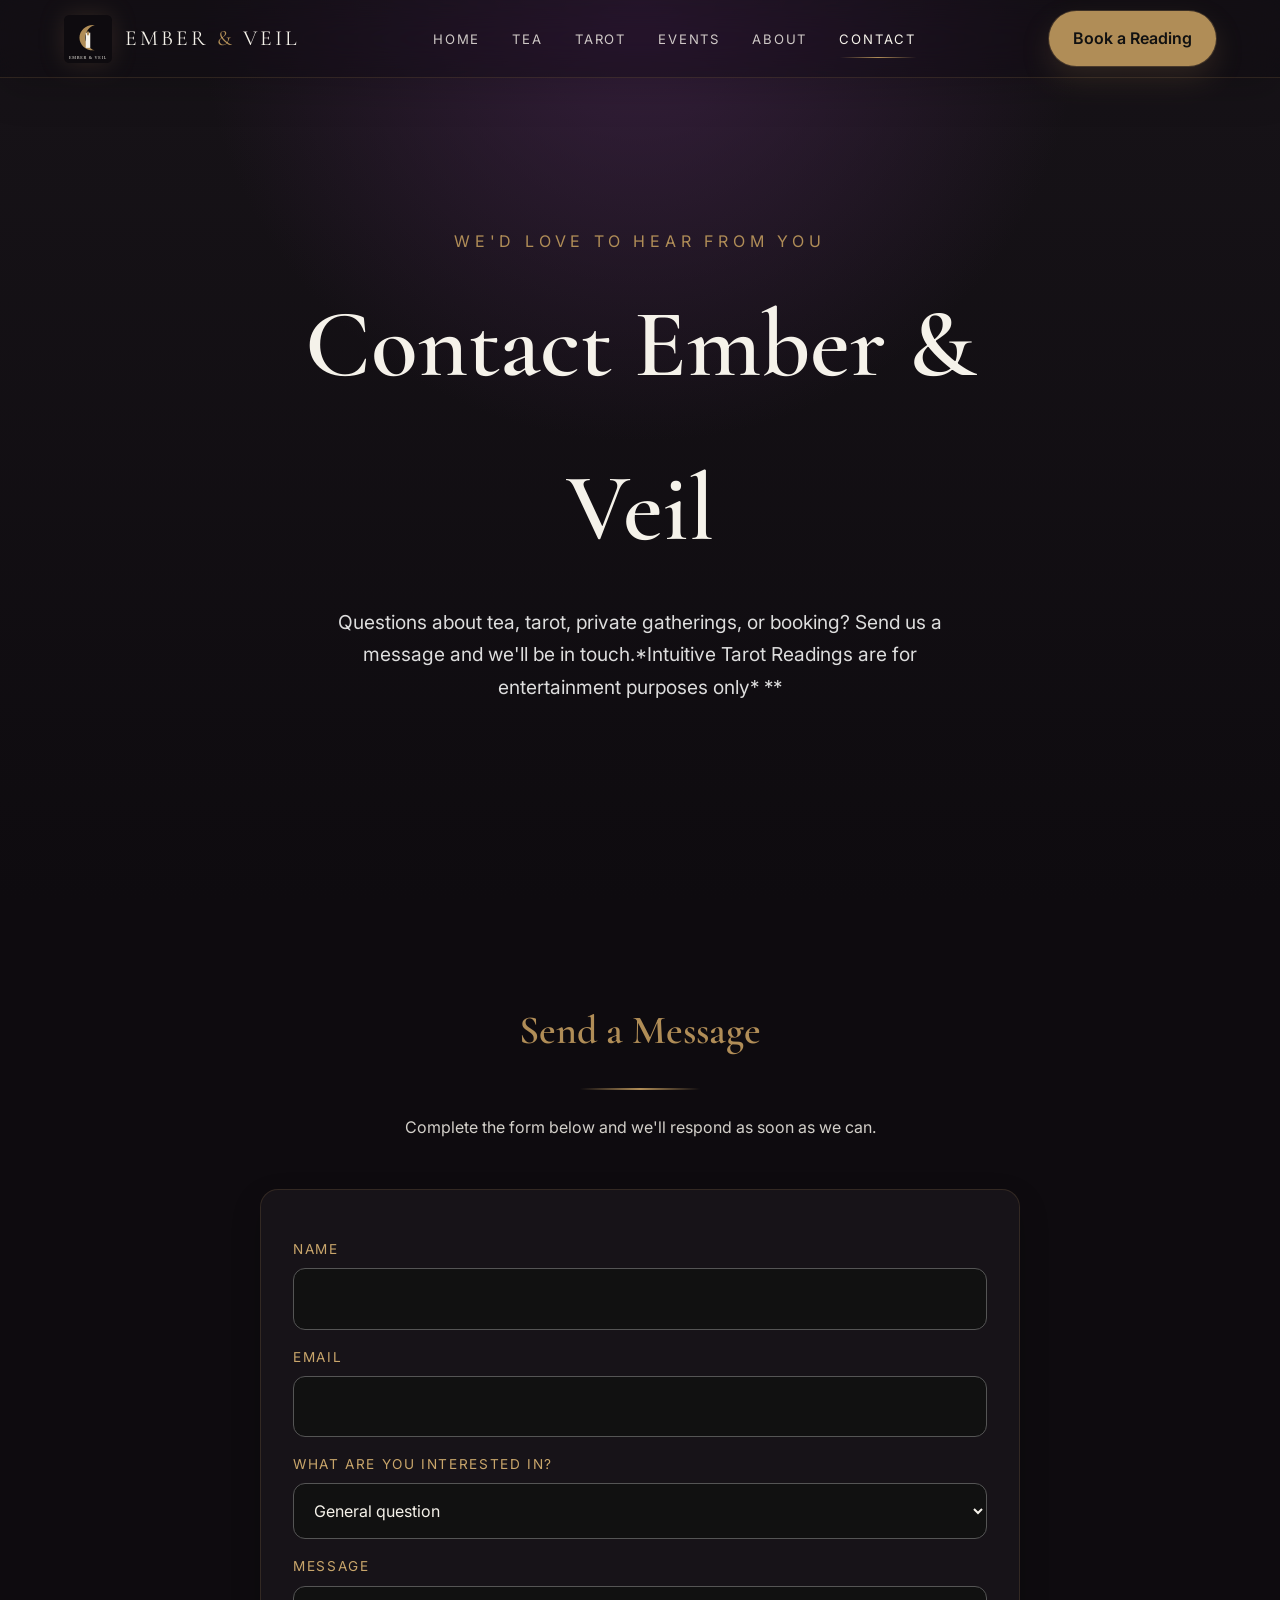
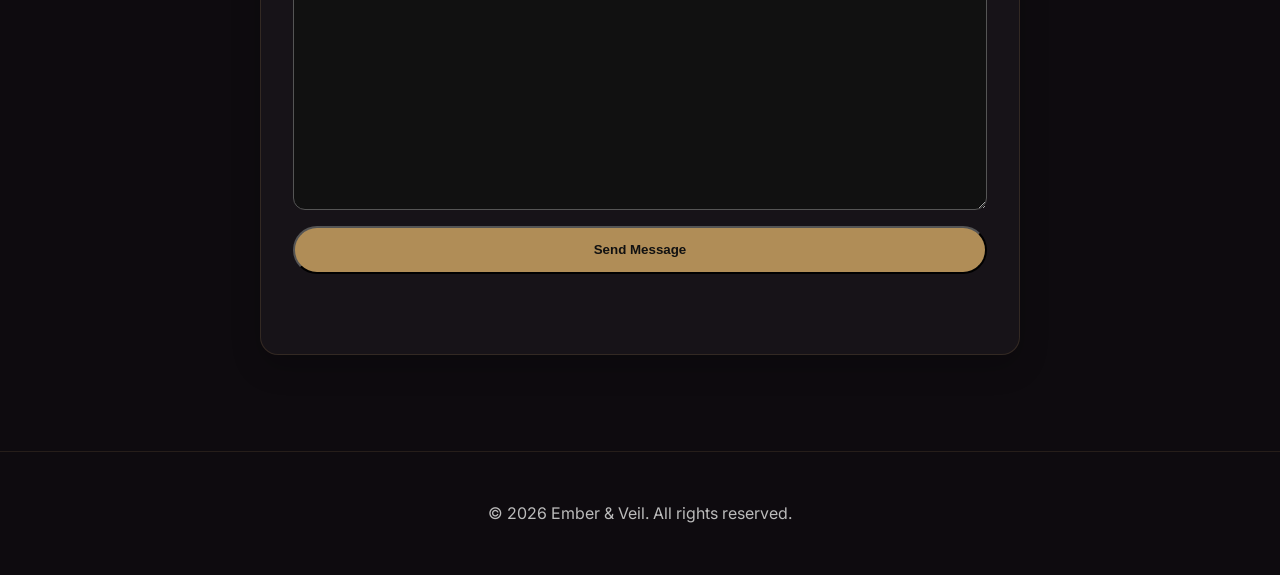
==== commit ba0fbf5d: "Update contact.html" ====
--- a/contact.html
+++ b/contact.html
@@ -29,7 +29,7 @@
 
 <header class="hero"><div id="embers"></div><div class="overlay">
 <p class="eyebrow">We'd Love to Hear From You</p><h1>Contact Ember &amp; Veil</h1>
-<p class="lead">Questions about tea, tarot, private gatherings, or booking? Send us a message and we'll be in touch.</p>
+<p class="lead">Questions about tea, tarot, private gatherings, or booking? Send us a message and we'll be in touch.*Intuitive Tarot Readings are for entertainment purposes only* **</p>
 </div></header>
 
 <main>
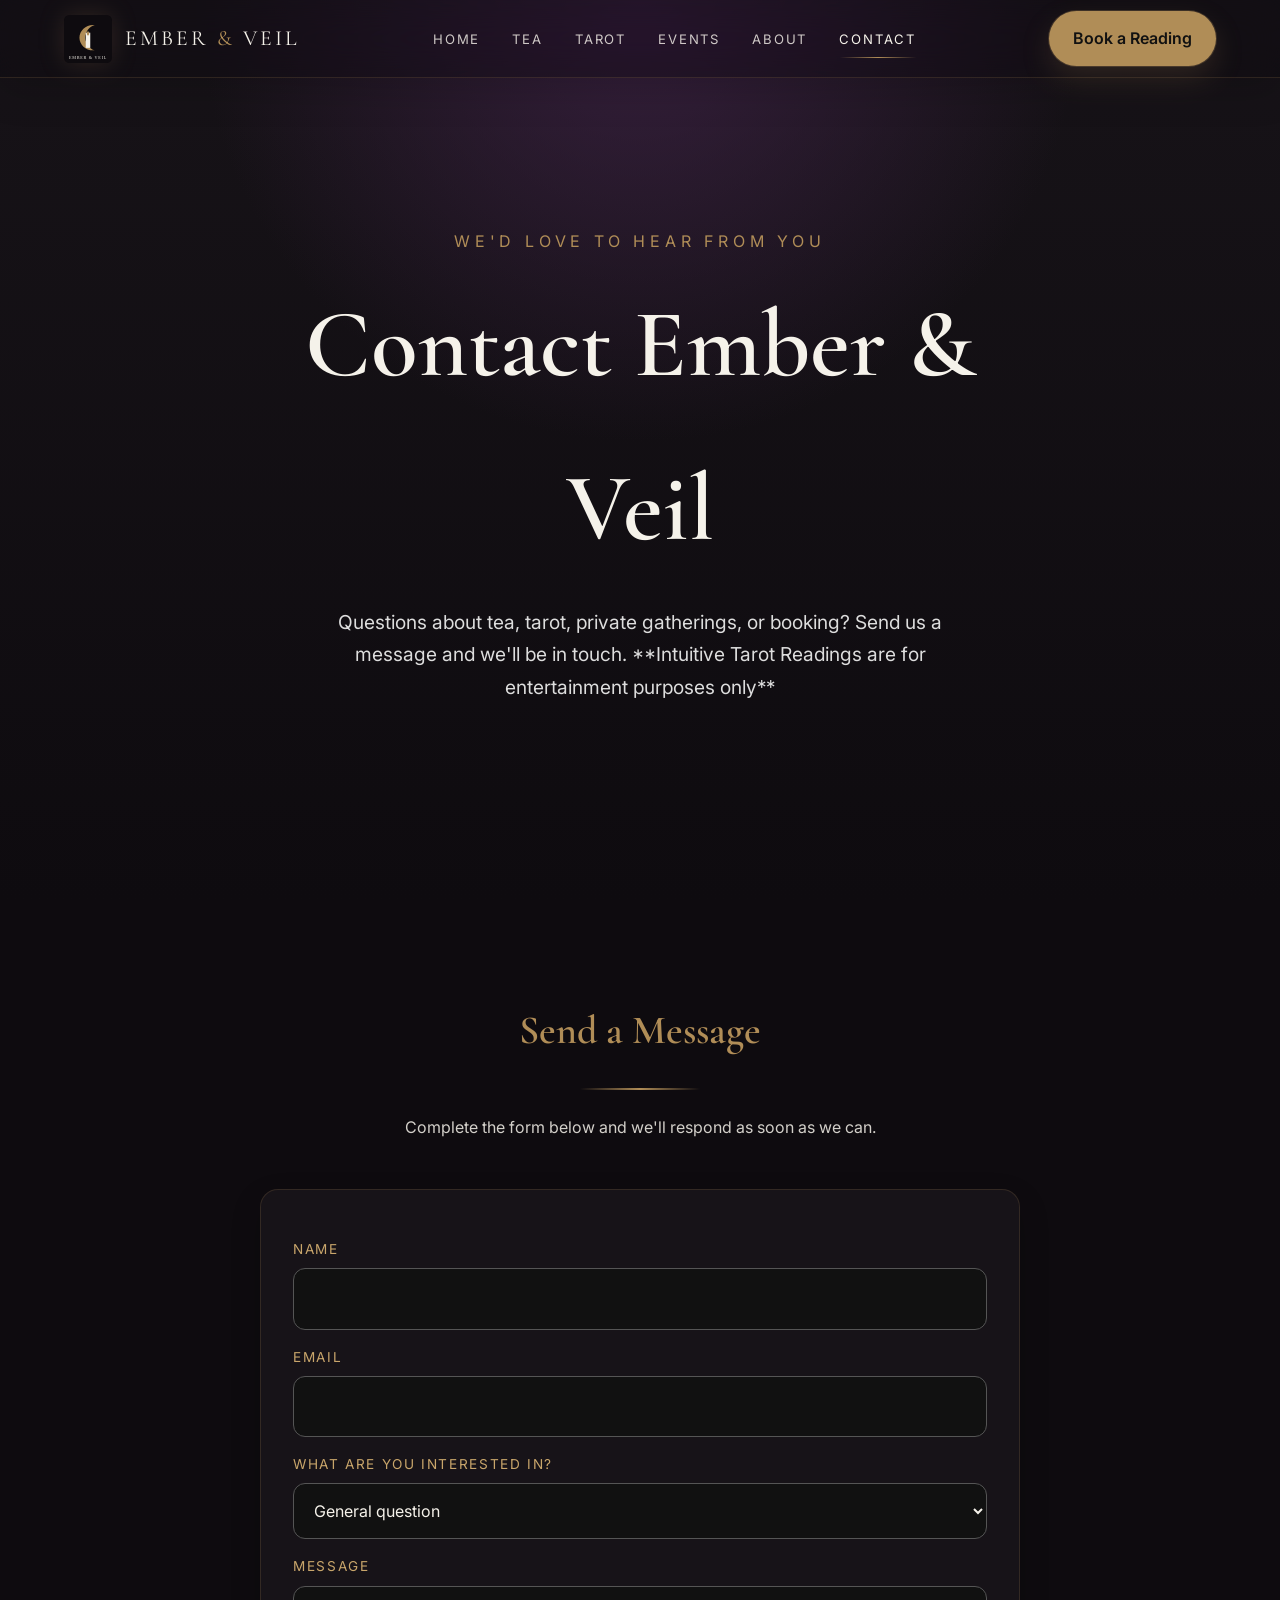
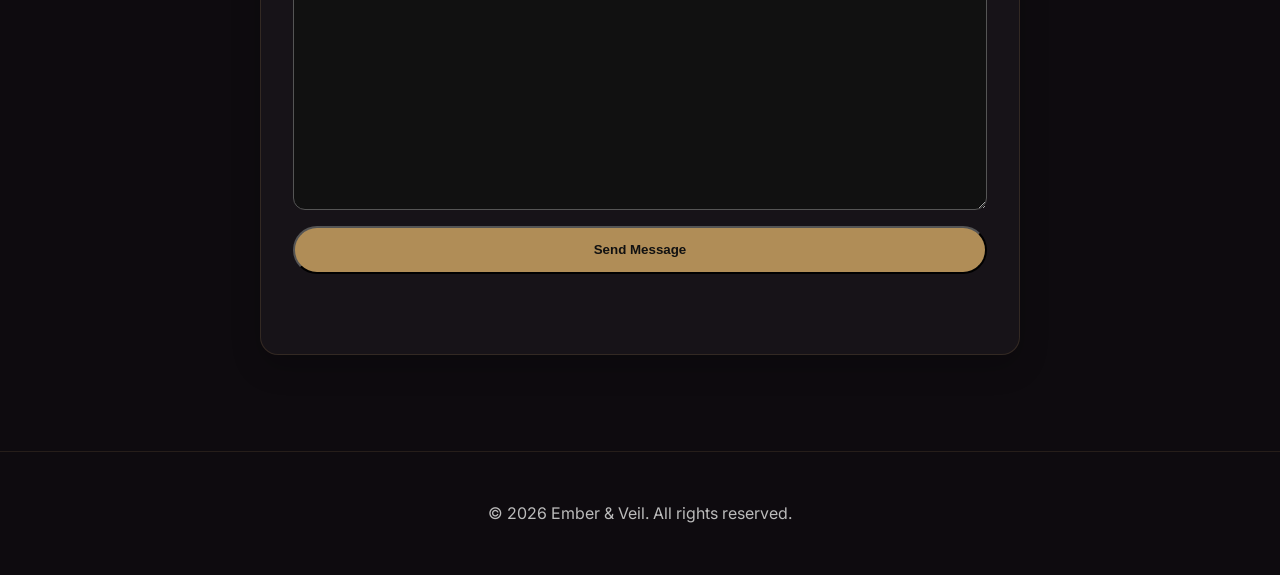
==== commit 2da816e9: "Update contact.html" ====
--- a/contact.html
+++ b/contact.html
@@ -29,7 +29,9 @@
 
 <header class="hero"><div id="embers"></div><div class="overlay">
 <p class="eyebrow">We'd Love to Hear From You</p><h1>Contact Ember &amp; Veil</h1>
-<p class="lead">Questions about tea, tarot, private gatherings, or booking? Send us a message and we'll be in touch.*Intuitive Tarot Readings are for entertainment purposes only* **</p>
+<p class="lead">Questions about tea, tarot, private gatherings, or booking? Send us a message and we'll be in touch.
+
+**Intuitive Tarot Readings are for entertainment purposes only**</p>
 </div></header>
 
 <main>
